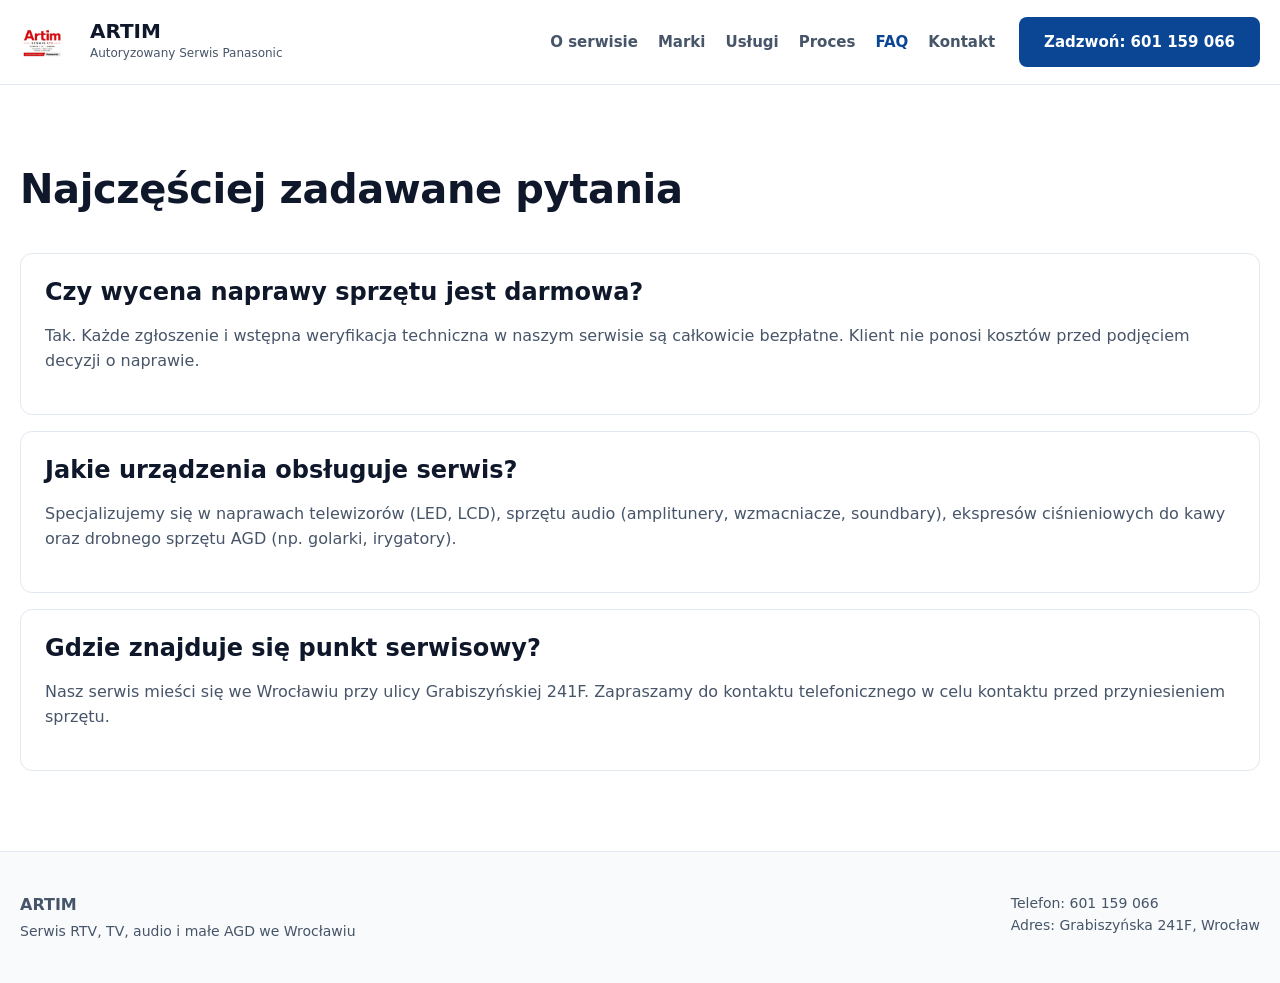
==== faq.html @ 4123b215 "Update faq.html" ====
<!DOCTYPE html>
<html lang="pl">
<head>
  <title>Artim</title>
<link rel="icon" type="image/jpeg" href="icon.jpg">
  <meta charset="UTF-8" />
  <meta name="viewport" content="width=device-width, initial-scale=1.0" />
  <title>FAQ — Najczęściej Zadawane Pytania</title>
  <link rel="stylesheet" href="style.css">
</head>
<body>
  <header class="topbar">
    <div class="container topbar-inner">
      <a href="index.html" class="brand"><img src="logo.jpg" alt="Artim Logo" style="height: 44px; width: auto; object-fit: contain; border-radius: 4px; margin-right: 12px;"><div class="brand-copy"><div class="brand-title">ARTIM</div><div class="brand-sub">Autoryzowany Serwis Panasonic</div></div></a>
      <nav class="nav">
        <div class="nav-links">
          <a href="o-serwisie.html">O serwisie</a>
          <a href="marki.html">Marki</a>
          <a href="uslugi.html">Usługi</a>
          <a href="proces.html">Proces</a>
          <a href="faq.html" style="color: var(--brand);">FAQ</a>
          <a href="kontakt.html">Kontakt</a>
        </div>
        <a class="btn btn-primary nav-phone" href="tel:+48601159066">Zadzwoń: 601 159 066</a>
      </nav>
    </div>
  </header>

  <main>
    <section class="section">
      <div class="container">
        <div class="section-head">
          <h2>Najczęściej zadawane pytania</h2>
        </div>
        <div class="faq">
          <div class="faq-item">
            <h3>Czy wycena naprawy sprzętu jest darmowa?</h3>
            <p>Tak. Każde zgłoszenie i wstępna weryfikacja techniczna w naszym serwisie są całkowicie bezpłatne. Klient nie ponosi kosztów przed podjęciem decyzji o naprawie.</p>
          </div>
          <div class="faq-item">
            <h3>Jakie urządzenia obsługuje serwis?</h3>
            <p>Specjalizujemy się w naprawach telewizorów (LED, LCD), sprzętu audio (amplitunery, wzmacniacze, soundbary), ekspresów ciśnieniowych do kawy oraz drobnego sprzętu AGD (np. golarki, irygatory).</p>
          </div>
          <div class="faq-item">
            <h3>Gdzie znajduje się punkt serwisowy?</h3>
            <p>Nasz serwis mieści się we Wrocławiu przy ulicy Grabiszyńskiej 241F. Zapraszamy do kontaktu telefonicznego w celu kontaktu przed przyniesieniem sprzętu.</p>
          </div>
        </div>
      </div>
    </section>
  </main>

  <footer class="footer">
    <div class="container footer-inner">
      <div><strong>ARTIM</strong><br><span class="small">Serwis RTV, TV, audio i małe AGD we Wrocławiu</span></div>
      <div class="small">
        <div>Telefon: <a href="tel:+48601159066">601 159 066</a></div>
        <div>Adres: Grabiszyńska 241F, Wrocław</div>
      </div>
    </div>
  </footer>
</body>
</html>
---- style.css ----
:root {
  --bg: #f8fafc;
  --bg-soft: #ffffff;
  --card: #ffffff;
  --card-strong: #f1f5f9;
  --line: #e2e8f0;
  --text: #0f172a;
  --muted: #475569;
  --brand: #0a4693;
  --brand-2: #1d4ed8;
  --accent: #16a34a;
  --white: #ffffff;
  --shadow: 0 4px 6px -1px rgba(0,0,0,0.05), 0 2px 4px -2px rgba(0,0,0,0.05);
  --radius: 12px;
  --max: 1240px;
}

* { box-sizing: border-box; }
body {
  margin: 0;
  font-family: Inter, ui-sans-serif, system-ui, -apple-system, BlinkMacSystemFont, "Segoe UI", Roboto, Arial, sans-serif;
  background-color: var(--bg);
  color: var(--text);
  line-height: 1.6;
}

a { color: inherit; text-decoration: none; }
img { max-width: 100%; display: block; }

.container {
  width: min(var(--max), calc(100% - 32px));
  margin: 0 auto;
}

.section { padding: 80px 0; background-color: var(--bg-soft); }
.section-tight { padding: 60px 0; }
.section-alt { padding: 80px 0; background-color: var(--bg); }

/* POPRAWIONE "DZIWNE COSIE" - teraz to czysty, profesjonalny napis */
.eyebrow {
  display: block;
  color: var(--brand);
  font-size: 13px;
  font-weight: 800;
  text-transform: uppercase;
  letter-spacing: 0.1em;
  margin-bottom: 8px;
}

h1, h2, h3 {
  margin: 0 0 16px;
  line-height: 1.2;
  color: var(--text);
}
h1 { font-size: clamp(34px, 4.5vw, 56px); font-weight: 800; letter-spacing: -0.02em; }
h2 { font-size: clamp(28px, 3.5vw, 40px); font-weight: 700; letter-spacing: -0.01em; }
h3 { font-size: clamp(18px, 2vw, 24px); font-weight: 700; }

p {
  margin: 0 0 16px;
  color: var(--muted);
  font-size: 16px;
}
.lead {
  font-size: clamp(17px, 1.8vw, 19px);
  max-width: 760px;
  color: var(--muted);
}

.grid { display: grid; gap: 24px; }
.grid-2 { grid-template-columns: repeat(2, minmax(0, 1fr)); }
.grid-3 { grid-template-columns: repeat(3, minmax(0, 1fr)); }
.grid-4 { grid-template-columns: repeat(4, minmax(0, 1fr)); }

.card {
  background: var(--card);
  border: 1px solid var(--line);
  border-radius: var(--radius);
  padding: 28px;
  box-shadow: var(--shadow);
}
.card.soft { background: var(--bg); }

.btn-row {
  display: flex;
  flex-wrap: wrap;
  gap: 14px;
  margin-top: 30px;
}
.btn {
  display: inline-flex;
  align-items: center;
  justify-content: center;
  gap: 10px;
  min-height: 50px;
  padding: 0 24px;
  border-radius: 8px;
  border: 1px solid transparent;
  font-weight: 700;
  transition: background 0.2s ease, border-color 0.2s ease, color 0.2s ease;
  cursor: pointer;
  font-size: 15px;
}
.btn-primary { background: var(--brand); color: #ffffff; }
.btn-primary:hover { background: var(--brand-2); }
.btn-secondary { background: #ffffff; color: var(--text); border-color: #cbd5e1; }
.btn-secondary:hover { background: #f8fafc; border-color: #94a3b8; }
.btn-outline-dark { background: transparent; border-color: #475569; color: #ffffff; }
.btn-outline-dark:hover { background: rgba(255,255,255,0.1); }

.topbar {
  position: sticky;
  top: 0;
  z-index: 50;
  background: rgba(255, 255, 255, 0.96);
  backdrop-filter: blur(8px);
  border-bottom: 1px solid var(--line);
}
.topbar-inner {
  min-height: 84px;
  display: flex;
  align-items: center;
  justify-content: space-between;
  gap: 24px;
}

.brand { display: flex; align-items: center; gap: 14px; min-width: 0; }
.brand-mark {
  width: 44px;
  height: 44px;
  border-radius: 8px;
  display: grid;
  place-items: center;
  background: var(--brand);
  color: #ffffff;
  font-size: 20px;
  font-weight: 800;
  flex: 0 0 auto;
}
.brand-copy { min-width: 0; }
.brand-title { font-weight: 800; font-size: 20px; color: var(--text); line-height: 1.1; }
.brand-sub { color: var(--muted); font-size: 12px; white-space: nowrap; overflow: hidden; text-overflow: ellipsis; margin-top: 2px; }

.nav { display: flex; align-items: center; gap: 24px; }
.nav-links { display: flex; gap: 20px; align-items: center; flex-wrap: wrap; }
.nav-links a { color: var(--muted); font-weight: 600; font-size: 15px; transition: color 0.15s ease; }
.nav-links a:hover { color: var(--brand); }
.nav-phone { white-space: nowrap; }

.hero { padding: 60px 0 80px; background-color: var(--bg-soft); }
.hero-wrap { display: grid; grid-template-columns: 1.1fr 0.9fr; gap: 34px; align-items: start; }
.hero-copy { padding: 10px 0; }
.hero-points { display: flex; flex-wrap: wrap; gap: 10px; margin-top: 24px; }
.hero-point { padding: 8px 14px; border-radius: 6px; background: #f1f5f9; border: 1px solid #e2e8f0; color: var(--text); font-weight: 600; font-size: 14px; }
.hero-panel { display: grid; gap: 20px; align-content: start; }
.hero-main-card { position: relative; overflow: hidden; }

.badge-list { display: flex; flex-wrap: wrap; gap: 8px; margin-top: 18px; }
.badge { background: #f8fafc; border: 1px solid #cbd5e1; color: var(--text); padding: 6px 12px; border-radius: 6px; font-weight: 600; font-size: 13px; }

.stats { display: grid; grid-template-columns: repeat(3, minmax(0, 1fr)); gap: 14px; margin-top: 30px; }
.stat { padding: 16px; border-radius: 8px; background: #f8fafc; border: 1px solid var(--line); }
.stat strong { display: block; font-size: 24px; color: var(--brand); line-height: 1; margin-bottom: 6px; }
.stat span { font-size: 13px; color: var(--muted); }

.section-head { max-width: 820px; margin-bottom: 40px; }
.icon { width: 48px; height: 48px; border-radius: 8px; display: grid; place-items: center; margin-bottom: 18px; background: #eff6ff; border: 1px solid #bfdbfe; color: var(--brand); font-size: 20px; font-weight: 700; }

.review-rating { display: inline-flex; align-items: center; gap: 2px; padding: 4px 10px; margin-bottom: 16px; border-radius: 6px; background: #fffbeb; border: 1px solid #fde68a; color: #d97706; line-height: 1; }
.review-rating span { font-size: 16px; }
.review-card p { margin-bottom: 16px; font-style: italic; }
.review-card strong { color: var(--text); font-size: 15px; }

.service-list, .check-list, .info-list { margin: 14px 0 0; padding: 0; list-style: none; }
.service-list li, .check-list li, .info-list li { position: relative; padding-left: 24px; margin-bottom: 10px; color: var(--text); font-size: 15px; }

.service-list li::before, .check-list li::before, .info-list li::before { 
  content: "\2713"; 
  position: absolute; 
  left: 0; 
  top: 0; 
  color: var(--accent); 
  font-weight: 700; 
}

/* CAŁKOWICIE NOWY WYGLĄD MAREK (Siatka z dużymi ramkami) */
.brands { 
  display: grid; 
  grid-template-columns: repeat(auto-fill, minmax(160px, 1fr)); 
  gap: 16px; 
  margin-top: 24px; 
}
.brand-chip { 
  display: flex;
  align-items: center;
  justify-content: center;
  padding: 16px; 
  height: 80px;
  border-radius: 12px; 
  background: #ffffff; 
  border: 1px solid #cbd5e1; 
  font-weight: 800; 
  font-size: 17px;
  color: var(--text); 
  text-align: center;
  box-shadow: 0 4px 6px -1px rgba(0,0,0,0.05);
  transition: all 0.2s ease;
}
.brand-chip:hover {
  border-color: var(--brand);
  color: var(--brand);
  box-shadow: 0 8px 16px rgba(10, 70, 147, 0.1);
  transform: translateY(-2px);
}

.highlight-box { background: #eff6ff; border: 1px solid #bfdbfe; border-radius: var(--radius); padding: 34px; }
.step-no { width: 36px; height: 36px; border-radius: 6px; display: grid; place-items: center; background: var(--brand); color: #ffffff; font-weight: 700; margin-bottom: 16px; font-size: 16px; }

.faq { display: grid; gap: 16px; }
.faq-item { background: #ffffff; border: 1px solid var(--line); border-radius: var(--radius); padding: 24px; }

.contact-grid { display: grid; grid-template-columns: 0.95fr 1.05fr; gap: 30px; align-items: stretch; }
.contact-card a.link { color: var(--brand-2); font-weight: 700; word-break: break-word; }
.contact-card a.link:hover { text-decoration: underline; }
.contact-box { display: grid; gap: 14px; }
.contact-item { padding: 14px 18px; border-radius: 8px; background: #f8fafc; border: 1px solid var(--line); }
.contact-label { display: block; font-size: 12px; text-transform: uppercase; letter-spacing: 0.05em; color: #64748b; margin-bottom: 4px; font-weight: 700; }
.contact-value { color: var(--text); font-size: 17px; font-weight: 700; }

.map-wrap { overflow: hidden; border-radius: var(--radius); border: 1px solid var(--line); min-height: 420px; background: #f1f5f9; box-shadow: var(--shadow); }
.map-wrap iframe { width: 100%; height: 100%; min-height: 420px; border: 0; display: block; }

.cta-band { background: #0f172a; border-radius: var(--radius); padding: 40px; display: flex; justify-content: space-between; align-items: center; gap: 24px; flex-wrap: wrap; color: #ffffff; }
.cta-band h3 { color: #ffffff; margin-bottom: 8px; }
.cta-band p { color: #94a3b8; margin-bottom: 0; }

.footer { padding: 40px 0; border-top: 1px solid var(--line); color: var(--muted); background-color: #f8fafc; }
.footer-inner { display: flex; justify-content: space-between; gap: 20px; flex-wrap: wrap; }
.small { font-size: 14px; color: var(--muted); }
.footer a:hover { color: var(--brand); text-decoration: underline; }

.sticky-call { position: fixed; right: 20px; bottom: 20px; z-index: 60; }
.sticky-call a { display: inline-flex; align-items: center; justify-content: center; width: 56px; height: 56px; border-radius: 50%; background: var(--accent); color: white; font-size: 24px; box-shadow: 0 10px 25px rgba(22, 163, 74, 0.3); }

@media (max-width: 1080px) {
  .hero-wrap, .split, .contact-grid, .grid-4 { grid-template-columns: 1fr; }
  .grid-3 { grid-template-columns: repeat(2, minmax(0, 1fr)); }
  .topbar-inner { flex-wrap: wrap; padding: 14px 0; }
  .nav { width: 100%; justify-content: space-between; flex-wrap: wrap; }
  .nav-links { order: 2; width: 100%; padding-top: 8px; }
}

@media (max-width: 720px) {
  .section { padding: 40px 0; }
  .section-tight { padding: 30px 0; }
  .grid-2, .grid-3, .grid-4, .stats { grid-template-columns: 1fr; }
  .container { width: min(var(--max), calc(100% - 24px)); }
  .card, .highlight-box, .cta-band { padding: 20px; }
  .hero { padding-top: 15px; padding-bottom: 40px; }
  
  .topbar-inner { flex-direction: column; align-items: center; text-align: center; padding: 16px 0; gap: 16px; }
  .brand { justify-content: center; text-align: left; }
  .brand-sub { white-space: normal; text-align: center; font-size: 11px; }
  
  .nav { flex-direction: column; width: 100%; gap: 14px; }
  .nav-links { display: flex !important; justify-content: center; gap: 8px 10px; flex-wrap: wrap; width: 100%; padding: 4px 0; }
  .nav-links a { font-size: 13px; padding: 8px 14px; background: #f1f5f9; border-radius: 6px; border: 1px solid #cbd5e1; color: var(--text); }
  .nav-links a:hover { background: #e2e8f0; color: var(--brand); }
  .nav-phone { width: 100%; text-align: center; }
  
  /* Na telefonach karty marek mogą być trochę mniejsze */
  .brands { grid-template-columns: repeat(2, 1fr); }
  .brand-chip { height: 60px; font-size: 14px; padding: 10px; }
}
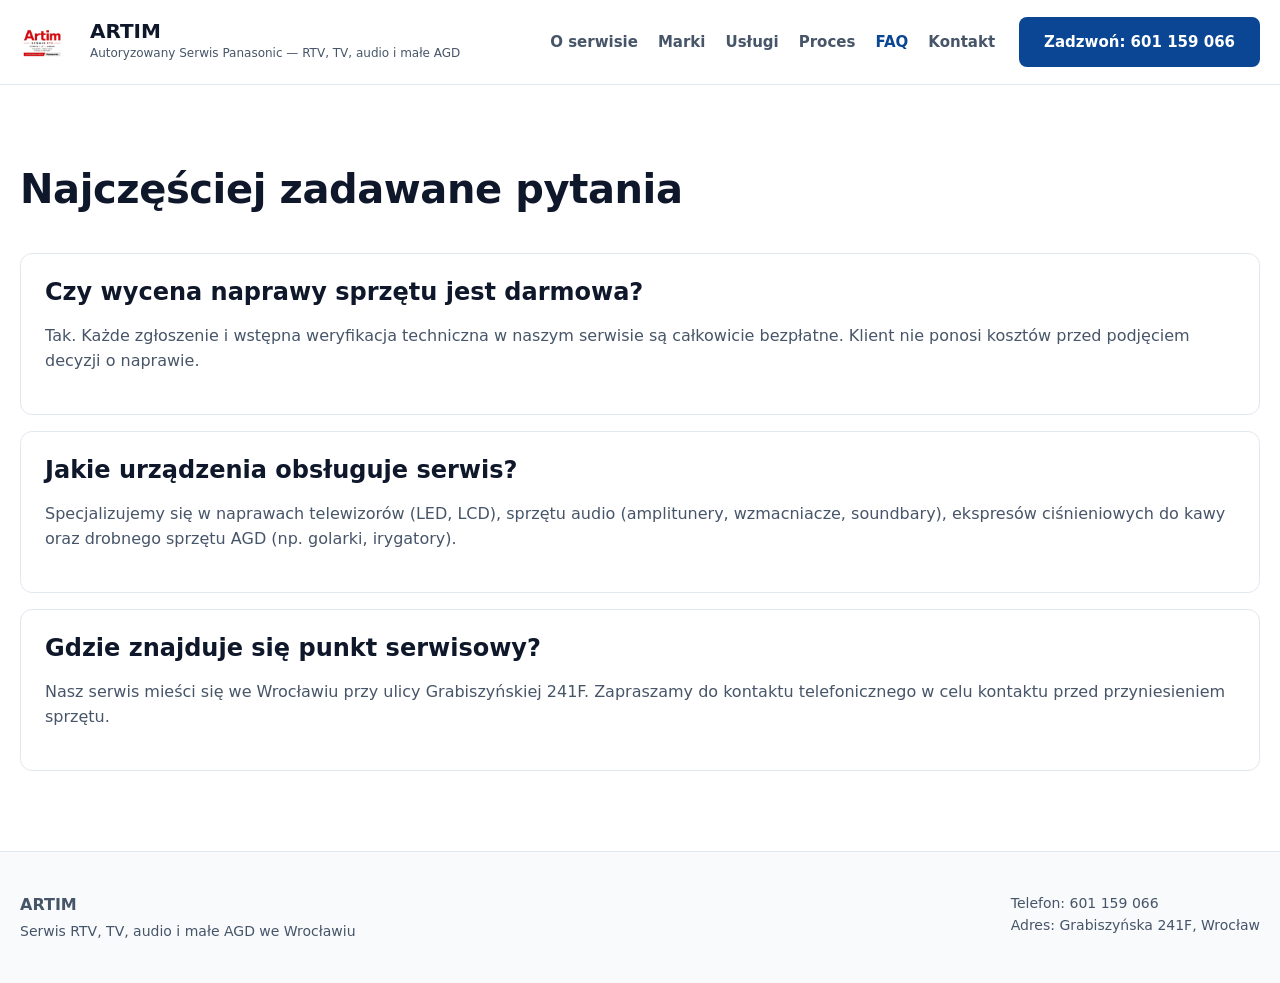
==== commit fdbe2e6c: "Update faq.html" ====
--- a/faq.html
+++ b/faq.html
@@ -1,7 +1,7 @@
 <!DOCTYPE html>
 <html lang="pl">
 <head>
-  <title>Artim</title>
+  <title>FAQ</title>
 <link rel="icon" type="image/jpeg" href="icon.jpg">
   <meta charset="UTF-8" />
   <meta name="viewport" content="width=device-width, initial-scale=1.0" />
@@ -11,7 +11,7 @@
 <body>
   <header class="topbar">
     <div class="container topbar-inner">
-      <a href="index.html" class="brand"><img src="logo.jpg" alt="Artim Logo" style="height: 44px; width: auto; object-fit: contain; border-radius: 4px; margin-right: 12px;"><div class="brand-copy"><div class="brand-title">ARTIM</div><div class="brand-sub">Autoryzowany Serwis Panasonic</div></div></a>
+      <a href="index.html" class="brand"><img src="logo.jpg" alt="Artim Logo" style="height: 44px; width: auto; object-fit: contain; border-radius: 4px; margin-right: 12px;"><div class="brand-copy"><div class="brand-title">ARTIM</div><div class="brand-sub">Autoryzowany Serwis Panasonic — RTV, TV, audio i małe AGD</div></div></a>
       <nav class="nav">
         <div class="nav-links">
           <a href="o-serwisie.html">O serwisie</a>
--- a/style.css
+++ b/style.css
@@ -272,3 +272,102 @@
   .brands { grid-template-columns: repeat(2, 1fr); }
   .brand-chip { height: 60px; font-size: 14px; padding: 10px; }
 }
+
+
+
+
+
+/* ==========================================================================
+   ODIZOLOWANE STYLE DLA PODSTRONY MARKI (Wersja z mocnymi, wyraźnymi ramkami)
+   ========================================================================== */
+.brands-page-container {
+  margin-top: 10px;
+}
+.brands-cat-block {
+  margin-bottom: 48px;
+}
+.brands-cat-title {
+  font-size: 1.5rem;
+  font-weight: 700;
+  color: var(--text);
+  margin-bottom: 20px;
+  display: flex;
+  align-items: center;
+  gap: 16px;
+}
+.brands-cat-title::after {
+  content: "";
+  height: 2px; /* Pogrubiona linia obok tytułu kategorii */
+  flex: 1;
+  background-color: var(--line);
+}
+.brands-light-grid {
+  display: grid;
+  grid-template-columns: repeat(auto-fill, minmax(170px, 1fr));
+  gap: 16px;
+}
+.brands-light-card {
+  background-color: var(--card, #ffffff);
+  border: 2px solid #64748b; /* GRUBA I WYRAŹNA SZARA RAMKA */
+  border-radius: var(--radius);
+  padding: 24px 16px;
+  display: flex;
+  flex-direction: column;
+  align-items: center;
+  justify-content: center;
+  text-align: center;
+  min-height: 96px;
+  box-shadow: 0 4px 10px rgba(0,0,0,0.08); /* Wyraźny cień odrywający kafelek od tła */
+  transition: all 0.2s ease;
+}
+.brands-light-card:hover {
+  transform: translateY(-4px);
+  border-color: var(--brand, #0a4693);
+  box-shadow: 0 10px 20px -5px rgba(10, 70, 147, 0.25); /* Mocniejsze firmowe podświetlenie */
+}
+.brands-card-name {
+  color: var(--text, #0f172a);
+  font-size: 16px;
+  font-weight: 800;
+  letter-spacing: 0.05em;
+  text-transform: uppercase;
+}
+.brands-card-tag {
+  color: #DB0E15;
+  font-size: 11px;
+  font-weight: 700;
+  margin-top: 6px;
+  text-transform: uppercase;
+  letter-spacing: 0.05em;
+}
+.brands-notice-box {
+  background-color: var(--card-strong, #f1f5f9);
+  border: 2px solid #cbd5e1; /* Pogrubiona ramka dolnej informacji */
+  border-radius: var(--radius);
+  padding: 32px;
+  margin-top: 56px;
+}
+.brands-notice-box h3 {
+  font-size: 18px;
+  margin-bottom: 12px;
+  color: var(--text);
+}
+.brands-notice-box p {
+  margin-bottom: 0;
+  font-size: 15px;
+  line-height: 1.6;
+  color: var(--muted);
+}
+@media (max-width: 576px) {
+  .brands-light-grid {
+    grid-template-columns: repeat(2, 1fr);
+    gap: 12px;
+  }
+  .brands-light-card {
+    min-height: 80px;
+    padding: 16px 8px;
+  }
+  .brands-card-name {
+    font-size: 14px;
+  }
+}
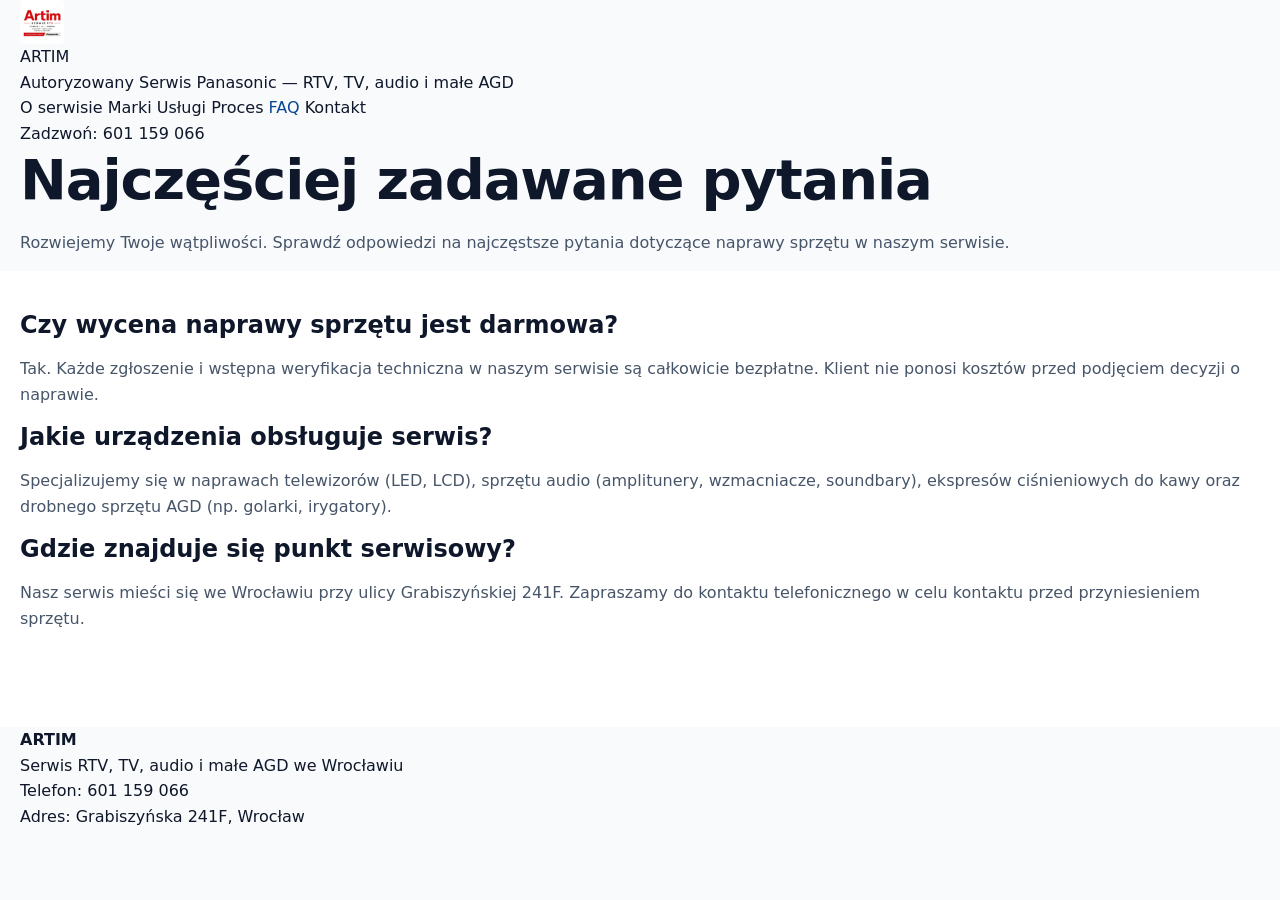
==== commit 74827a4c: "Update faq.html" ====
--- a/faq.html
+++ b/faq.html
@@ -1,11 +1,10 @@
 <!DOCTYPE html>
 <html lang="pl">
 <head>
-  <title>FAQ</title>
-<link rel="icon" type="image/jpeg" href="icon.jpg">
   <meta charset="UTF-8" />
   <meta name="viewport" content="width=device-width, initial-scale=1.0" />
   <title>FAQ — Najczęściej Zadawane Pytania</title>
+  <link rel="icon" type="image/jpeg" href="icon.jpg">
   <link rel="stylesheet" href="style.css">
 </head>
 <body>
@@ -26,28 +25,30 @@
     </div>
   </header>
 
-  <main>
-    <section class="section">
-      <div class="container">
-        <div class="section-head">
-          <h2>Najczęściej zadawane pytania</h2>
+  <section class="page-header">
+    <div class="container">
+      <h1>Najczęściej zadawane pytania</h1>
+      <p>Rozwiejemy Twoje wątpliwości. Sprawdź odpowiedzi na najczęstsze pytania dotyczące naprawy sprzętu w naszym serwisie.</p>
+    </div>
+  </section>
+
+  <main class="section" style="padding-top: 40px;">
+    <div class="container">
+      <div class="faq">
+        <div class="faq-item">
+          <h3>Czy wycena naprawy sprzętu jest darmowa?</h3>
+          <p>Tak. Każde zgłoszenie i wstępna weryfikacja techniczna w naszym serwisie są całkowicie bezpłatne. Klient nie ponosi kosztów przed podjęciem decyzji o naprawie.</p>
         </div>
-        <div class="faq">
-          <div class="faq-item">
-            <h3>Czy wycena naprawy sprzętu jest darmowa?</h3>
-            <p>Tak. Każde zgłoszenie i wstępna weryfikacja techniczna w naszym serwisie są całkowicie bezpłatne. Klient nie ponosi kosztów przed podjęciem decyzji o naprawie.</p>
-          </div>
-          <div class="faq-item">
-            <h3>Jakie urządzenia obsługuje serwis?</h3>
-            <p>Specjalizujemy się w naprawach telewizorów (LED, LCD), sprzętu audio (amplitunery, wzmacniacze, soundbary), ekspresów ciśnieniowych do kawy oraz drobnego sprzętu AGD (np. golarki, irygatory).</p>
-          </div>
-          <div class="faq-item">
-            <h3>Gdzie znajduje się punkt serwisowy?</h3>
-            <p>Nasz serwis mieści się we Wrocławiu przy ulicy Grabiszyńskiej 241F. Zapraszamy do kontaktu telefonicznego w celu kontaktu przed przyniesieniem sprzętu.</p>
-          </div>
+        <div class="faq-item">
+          <h3>Jakie urządzenia obsługuje serwis?</h3>
+          <p>Specjalizujemy się w naprawach telewizorów (LED, LCD), sprzętu audio (amplitunery, wzmacniacze, soundbary), ekspresów ciśnieniowych do kawy oraz drobnego sprzętu AGD (np. golarki, irygatory).</p>
+        </div>
+        <div class="faq-item">
+          <h3>Gdzie znajduje się punkt serwisowy?</h3>
+          <p>Nasz serwis mieści się we Wrocławiu przy ulicy Grabiszyńskiej 241F. Zapraszamy do kontaktu telefonicznego w celu kontaktu przed przyniesieniem sprzętu.</p>
         </div>
       </div>
-    </section>
+    </div>
   </main>
 
   <footer class="footer">
--- a/style.css
+++ b/style.css
@@ -67,307 +67,4 @@
   color: var(--muted);
 }
 
-.grid { display: grid; gap: 24px; }
-.grid-2 { grid-template-columns: repeat(2, minmax(0, 1fr)); }
-.grid-3 { grid-template-columns: repeat(3, minmax(0, 1fr)); }
-.grid-4 { grid-template-columns: repeat(4, minmax(0, 1fr)); }
-
-.card {
-  background: var(--card);
-  border: 1px solid var(--line);
-  border-radius: var(--radius);
-  padding: 28px;
-  box-shadow: var(--shadow);
-}
-.card.soft { background: var(--bg); }
-
-.btn-row {
-  display: flex;
-  flex-wrap: wrap;
-  gap: 14px;
-  margin-top: 30px;
-}
-.btn {
-  display: inline-flex;
-  align-items: center;
-  justify-content: center;
-  gap: 10px;
-  min-height: 50px;
-  padding: 0 24px;
-  border-radius: 8px;
-  border: 1px solid transparent;
-  font-weight: 700;
-  transition: background 0.2s ease, border-color 0.2s ease, color 0.2s ease;
-  cursor: pointer;
-  font-size: 15px;
-}
-.btn-primary { background: var(--brand); color: #ffffff; }
-.btn-primary:hover { background: var(--brand-2); }
-.btn-secondary { background: #ffffff; color: var(--text); border-color: #cbd5e1; }
-.btn-secondary:hover { background: #f8fafc; border-color: #94a3b8; }
-.btn-outline-dark { background: transparent; border-color: #475569; color: #ffffff; }
-.btn-outline-dark:hover { background: rgba(255,255,255,0.1); }
-
-.topbar {
-  position: sticky;
-  top: 0;
-  z-index: 50;
-  background: rgba(255, 255, 255, 0.96);
-  backdrop-filter: blur(8px);
-  border-bottom: 1px solid var(--line);
-}
-.topbar-inner {
-  min-height: 84px;
-  display: flex;
-  align-items: center;
-  justify-content: space-between;
-  gap: 24px;
-}
-
-.brand { display: flex; align-items: center; gap: 14px; min-width: 0; }
-.brand-mark {
-  width: 44px;
-  height: 44px;
-  border-radius: 8px;
-  display: grid;
-  place-items: center;
-  background: var(--brand);
-  color: #ffffff;
-  font-size: 20px;
-  font-weight: 800;
-  flex: 0 0 auto;
-}
-.brand-copy { min-width: 0; }
-.brand-title { font-weight: 800; font-size: 20px; color: var(--text); line-height: 1.1; }
-.brand-sub { color: var(--muted); font-size: 12px; white-space: nowrap; overflow: hidden; text-overflow: ellipsis; margin-top: 2px; }
-
-.nav { display: flex; align-items: center; gap: 24px; }
-.nav-links { display: flex; gap: 20px; align-items: center; flex-wrap: wrap; }
-.nav-links a { color: var(--muted); font-weight: 600; font-size: 15px; transition: color 0.15s ease; }
-.nav-links a:hover { color: var(--brand); }
-.nav-phone { white-space: nowrap; }
-
-.hero { padding: 60px 0 80px; background-color: var(--bg-soft); }
-.hero-wrap { display: grid; grid-template-columns: 1.1fr 0.9fr; gap: 34px; align-items: start; }
-.hero-copy { padding: 10px 0; }
-.hero-points { display: flex; flex-wrap: wrap; gap: 10px; margin-top: 24px; }
-.hero-point { padding: 8px 14px; border-radius: 6px; background: #f1f5f9; border: 1px solid #e2e8f0; color: var(--text); font-weight: 600; font-size: 14px; }
-.hero-panel { display: grid; gap: 20px; align-content: start; }
-.hero-main-card { position: relative; overflow: hidden; }
-
-.badge-list { display: flex; flex-wrap: wrap; gap: 8px; margin-top: 18px; }
-.badge { background: #f8fafc; border: 1px solid #cbd5e1; color: var(--text); padding: 6px 12px; border-radius: 6px; font-weight: 600; font-size: 13px; }
-
-.stats { display: grid; grid-template-columns: repeat(3, minmax(0, 1fr)); gap: 14px; margin-top: 30px; }
-.stat { padding: 16px; border-radius: 8px; background: #f8fafc; border: 1px solid var(--line); }
-.stat strong { display: block; font-size: 24px; color: var(--brand); line-height: 1; margin-bottom: 6px; }
-.stat span { font-size: 13px; color: var(--muted); }
-
-.section-head { max-width: 820px; margin-bottom: 40px; }
-.icon { width: 48px; height: 48px; border-radius: 8px; display: grid; place-items: center; margin-bottom: 18px; background: #eff6ff; border: 1px solid #bfdbfe; color: var(--brand); font-size: 20px; font-weight: 700; }
-
-.review-rating { display: inline-flex; align-items: center; gap: 2px; padding: 4px 10px; margin-bottom: 16px; border-radius: 6px; background: #fffbeb; border: 1px solid #fde68a; color: #d97706; line-height: 1; }
-.review-rating span { font-size: 16px; }
-.review-card p { margin-bottom: 16px; font-style: italic; }
-.review-card strong { color: var(--text); font-size: 15px; }
-
-.service-list, .check-list, .info-list { margin: 14px 0 0; padding: 0; list-style: none; }
-.service-list li, .check-list li, .info-list li { position: relative; padding-left: 24px; margin-bottom: 10px; color: var(--text); font-size: 15px; }
-
-.service-list li::before, .check-list li::before, .info-list li::before { 
-  content: "\2713"; 
-  position: absolute; 
-  left: 0; 
-  top: 0; 
-  color: var(--accent); 
-  font-weight: 700; 
-}
-
-/* CAŁKOWICIE NOWY WYGLĄD MAREK (Siatka z dużymi ramkami) */
-.brands { 
-  display: grid; 
-  grid-template-columns: repeat(auto-fill, minmax(160px, 1fr)); 
-  gap: 16px; 
-  margin-top: 24px; 
-}
-.brand-chip { 
-  display: flex;
-  align-items: center;
-  justify-content: center;
-  padding: 16px; 
-  height: 80px;
-  border-radius: 12px; 
-  background: #ffffff; 
-  border: 1px solid #cbd5e1; 
-  font-weight: 800; 
-  font-size: 17px;
-  color: var(--text); 
-  text-align: center;
-  box-shadow: 0 4px 6px -1px rgba(0,0,0,0.05);
-  transition: all 0.2s ease;
-}
-.brand-chip:hover {
-  border-color: var(--brand);
-  color: var(--brand);
-  box-shadow: 0 8px 16px rgba(10, 70, 147, 0.1);
-  transform: translateY(-2px);
-}
-
-.highlight-box { background: #eff6ff; border: 1px solid #bfdbfe; border-radius: var(--radius); padding: 34px; }
-.step-no { width: 36px; height: 36px; border-radius: 6px; display: grid; place-items: center; background: var(--brand); color: #ffffff; font-weight: 700; margin-bottom: 16px; font-size: 16px; }
-
-.faq { display: grid; gap: 16px; }
-.faq-item { background: #ffffff; border: 1px solid var(--line); border-radius: var(--radius); padding: 24px; }
-
-.contact-grid { display: grid; grid-template-columns: 0.95fr 1.05fr; gap: 30px; align-items: stretch; }
-.contact-card a.link { color: var(--brand-2); font-weight: 700; word-break: break-word; }
-.contact-card a.link:hover { text-decoration: underline; }
-.contact-box { display: grid; gap: 14px; }
-.contact-item { padding: 14px 18px; border-radius: 8px; background: #f8fafc; border: 1px solid var(--line); }
-.contact-label { display: block; font-size: 12px; text-transform: uppercase; letter-spacing: 0.05em; color: #64748b; margin-bottom: 4px; font-weight: 700; }
-.contact-value { color: var(--text); font-size: 17px; font-weight: 700; }
-
-.map-wrap { overflow: hidden; border-radius: var(--radius); border: 1px solid var(--line); min-height: 420px; background: #f1f5f9; box-shadow: var(--shadow); }
-.map-wrap iframe { width: 100%; height: 100%; min-height: 420px; border: 0; display: block; }
-
-.cta-band { background: #0f172a; border-radius: var(--radius); padding: 40px; display: flex; justify-content: space-between; align-items: center; gap: 24px; flex-wrap: wrap; color: #ffffff; }
-.cta-band h3 { color: #ffffff; margin-bottom: 8px; }
-.cta-band p { color: #94a3b8; margin-bottom: 0; }
-
-.footer { padding: 40px 0; border-top: 1px solid var(--line); color: var(--muted); background-color: #f8fafc; }
-.footer-inner { display: flex; justify-content: space-between; gap: 20px; flex-wrap: wrap; }
-.small { font-size: 14px; color: var(--muted); }
-.footer a:hover { color: var(--brand); text-decoration: underline; }
-
-.sticky-call { position: fixed; right: 20px; bottom: 20px; z-index: 60; }
-.sticky-call a { display: inline-flex; align-items: center; justify-content: center; width: 56px; height: 56px; border-radius: 50%; background: var(--accent); color: white; font-size: 24px; box-shadow: 0 10px 25px rgba(22, 163, 74, 0.3); }
-
-@media (max-width: 1080px) {
-  .hero-wrap, .split, .contact-grid, .grid-4 { grid-template-columns: 1fr; }
-  .grid-3 { grid-template-columns: repeat(2, minmax(0, 1fr)); }
-  .topbar-inner { flex-wrap: wrap; padding: 14px 0; }
-  .nav { width: 100%; justify-content: space-between; flex-wrap: wrap; }
-  .nav-links { order: 2; width: 100%; padding-top: 8px; }
-}
-
-@media (max-width: 720px) {
-  .section { padding: 40px 0; }
-  .section-tight { padding: 30px 0; }
-  .grid-2, .grid-3, .grid-4, .stats { grid-template-columns: 1fr; }
-  .container { width: min(var(--max), calc(100% - 24px)); }
-  .card, .highlight-box, .cta-band { padding: 20px; }
-  .hero { padding-top: 15px; padding-bottom: 40px; }
-  
-  .topbar-inner { flex-direction: column; align-items: center; text-align: center; padding: 16px 0; gap: 16px; }
-  .brand { justify-content: center; text-align: left; }
-  .brand-sub { white-space: normal; text-align: center; font-size: 11px; }
-  
-  .nav { flex-direction: column; width: 100%; gap: 14px; }
-  .nav-links { display: flex !important; justify-content: center; gap: 8px 10px; flex-wrap: wrap; width: 100%; padding: 4px 0; }
-  .nav-links a { font-size: 13px; padding: 8px 14px; background: #f1f5f9; border-radius: 6px; border: 1px solid #cbd5e1; color: var(--text); }
-  .nav-links a:hover { background: #e2e8f0; color: var(--brand); }
-  .nav-phone { width: 100%; text-align: center; }
-  
-  /* Na telefonach karty marek mogą być trochę mniejsze */
-  .brands { grid-template-columns: repeat(2, 1fr); }
-  .brand-chip { height: 60px; font-size: 14px; padding: 10px; }
-}
-
-
-
-
-
-/* ==========================================================================
-   ODIZOLOWANE STYLE DLA PODSTRONY MARKI (Wersja z mocnymi, wyraźnymi ramkami)
-   ========================================================================== */
-.brands-page-container {
-  margin-top: 10px;
-}
-.brands-cat-block {
-  margin-bottom: 48px;
-}
-.brands-cat-title {
-  font-size: 1.5rem;
-  font-weight: 700;
-  color: var(--text);
-  margin-bottom: 20px;
-  display: flex;
-  align-items: center;
-  gap: 16px;
-}
-.brands-cat-title::after {
-  content: "";
-  height: 2px; /* Pogrubiona linia obok tytułu kategorii */
-  flex: 1;
-  background-color: var(--line);
-}
-.brands-light-grid {
-  display: grid;
-  grid-template-columns: repeat(auto-fill, minmax(170px, 1fr));
-  gap: 16px;
-}
-.brands-light-card {
-  background-color: var(--card, #ffffff);
-  border: 2px solid #64748b; /* GRUBA I WYRAŹNA SZARA RAMKA */
-  border-radius: var(--radius);
-  padding: 24px 16px;
-  display: flex;
-  flex-direction: column;
-  align-items: center;
-  justify-content: center;
-  text-align: center;
-  min-height: 96px;
-  box-shadow: 0 4px 10px rgba(0,0,0,0.08); /* Wyraźny cień odrywający kafelek od tła */
-  transition: all 0.2s ease;
-}
-.brands-light-card:hover {
-  transform: translateY(-4px);
-  border-color: var(--brand, #0a4693);
-  box-shadow: 0 10px 20px -5px rgba(10, 70, 147, 0.25); /* Mocniejsze firmowe podświetlenie */
-}
-.brands-card-name {
-  color: var(--text, #0f172a);
-  font-size: 16px;
-  font-weight: 800;
-  letter-spacing: 0.05em;
-  text-transform: uppercase;
-}
-.brands-card-tag {
-  color: #DB0E15;
-  font-size: 11px;
-  font-weight: 700;
-  margin-top: 6px;
-  text-transform: uppercase;
-  letter-spacing: 0.05em;
-}
-.brands-notice-box {
-  background-color: var(--card-strong, #f1f5f9);
-  border: 2px solid #cbd5e1; /* Pogrubiona ramka dolnej informacji */
-  border-radius: var(--radius);
-  padding: 32px;
-  margin-top: 56px;
-}
-.brands-notice-box h3 {
-  font-size: 18px;
-  margin-bottom: 12px;
-  color: var(--text);
-}
-.brands-notice-box p {
-  margin-bottom: 0;
-  font-size: 15px;
-  line-height: 1.6;
-  color: var(--muted);
-}
-@media (max-width: 576px) {
-  .brands-light-grid {
-    grid-template-columns: repeat(2, 1fr);
-    gap: 12px;
-  }
-  .brands-light-card {
-    min-height: 80px;
-    padding: 16px 8px;
-  }
-  .brands-card-name {
-    font-size: 14px;
-  }
-}
+.grid { display: grid
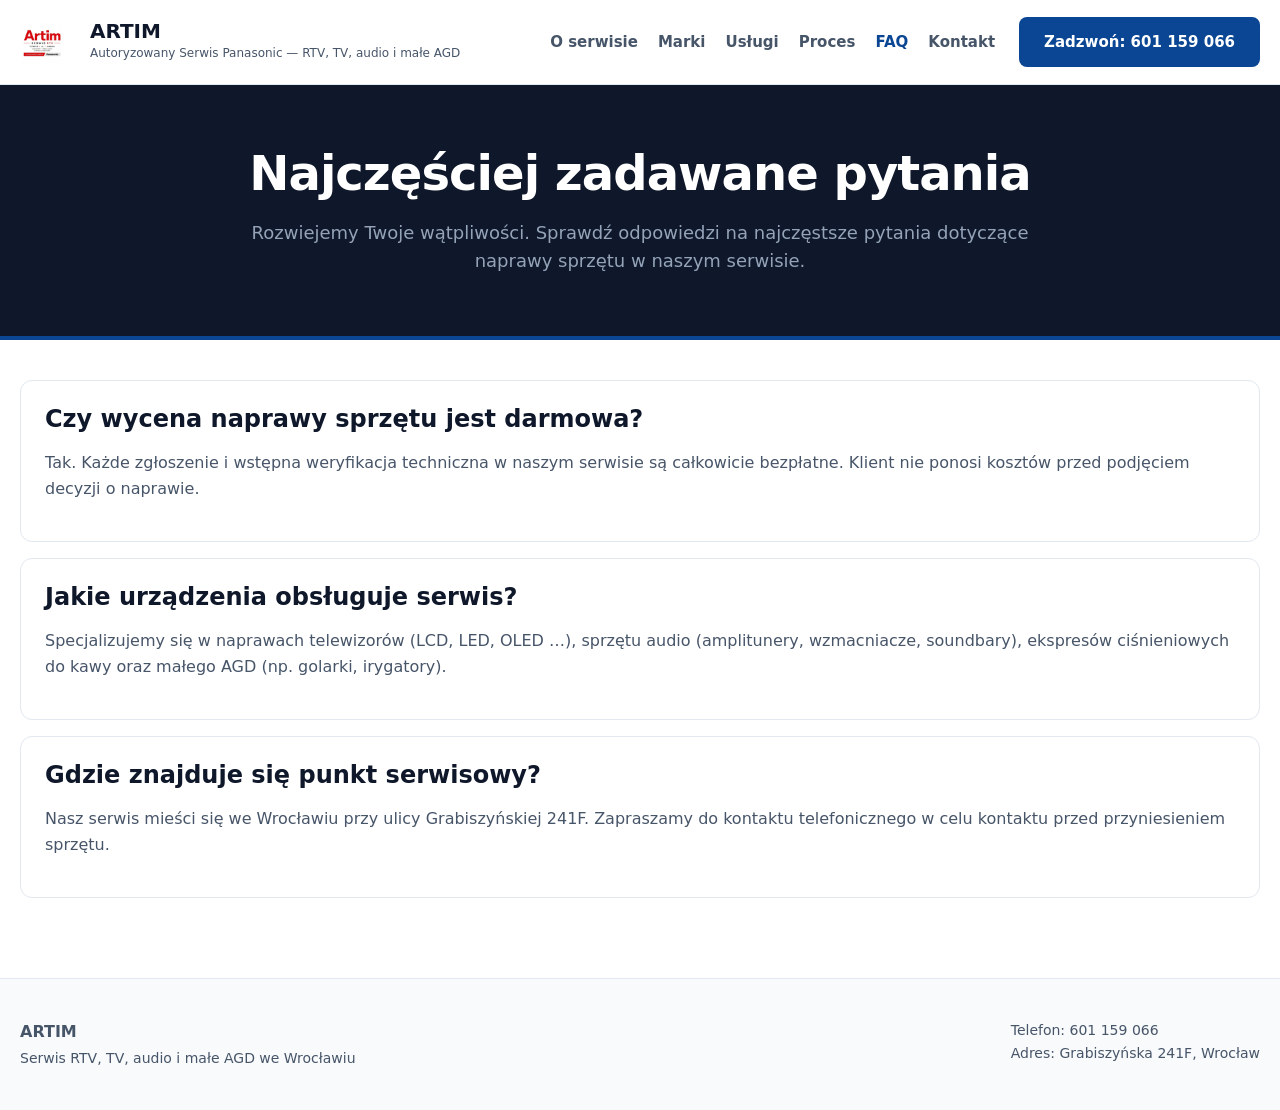
==== commit b66929ac: "Update faq.html" ====
--- a/faq.html
+++ b/faq.html
@@ -41,7 +41,7 @@
         </div>
         <div class="faq-item">
           <h3>Jakie urządzenia obsługuje serwis?</h3>
-          <p>Specjalizujemy się w naprawach telewizorów (LED, LCD), sprzętu audio (amplitunery, wzmacniacze, soundbary), ekspresów ciśnieniowych do kawy oraz drobnego sprzętu AGD (np. golarki, irygatory).</p>
+          <p>Specjalizujemy się w naprawach telewizorów (LCD, LED, OLED …), sprzętu audio (amplitunery, wzmacniacze, soundbary), ekspresów ciśnieniowych do kawy oraz małego AGD (np. golarki, irygatory).</p>
         </div>
         <div class="faq-item">
           <h3>Gdzie znajduje się punkt serwisowy?</h3>
--- a/style.css
+++ b/style.css
@@ -67,4 +67,327 @@
   color: var(--muted);
 }
 
-.grid { display: grid
+.grid { display: grid; gap: 24px; }
+.grid-2 { grid-template-columns: repeat(2, minmax(0, 1fr)); }
+.grid-3 { grid-template-columns: repeat(3, minmax(0, 1fr)); }
+.grid-4 { grid-template-columns: repeat(4, minmax(0, 1fr)); }
+
+.card {
+  background: var(--card);
+  border: 1px solid var(--line);
+  border-radius: var(--radius);
+  padding: 28px;
+  box-shadow: var(--shadow);
+}
+.card.soft { background: var(--bg); }
+
+.btn-row {
+  display: flex;
+  flex-wrap: wrap;
+  gap: 14px;
+  margin-top: 30px;
+}
+.btn {
+  display: inline-flex;
+  align-items: center;
+  justify-content: center;
+  gap: 10px;
+  min-height: 50px;
+  padding: 0 24px;
+  border-radius: 8px;
+  border: 1px solid transparent;
+  font-weight: 700;
+  transition: background 0.2s ease, border-color 0.2s ease, color 0.2s ease;
+  cursor: pointer;
+  font-size: 15px;
+}
+.btn-primary { background: var(--brand); color: #ffffff; }
+.btn-primary:hover { background: var(--brand-2); }
+.btn-secondary { background: #ffffff; color: var(--text); border-color: #cbd5e1; }
+.btn-secondary:hover { background: #f8fafc; border-color: #94a3b8; }
+.btn-outline-dark { background: transparent; border-color: #475569; color: #ffffff; }
+.btn-outline-dark:hover { background: rgba(255,255,255,0.1); }
+
+.topbar {
+  position: sticky;
+  top: 0;
+  z-index: 50;
+  background: rgba(255, 255, 255, 0.96);
+  backdrop-filter: blur(8px);
+  border-bottom: 1px solid var(--line);
+}
+.topbar-inner {
+  min-height: 84px;
+  display: flex;
+  align-items: center;
+  justify-content: space-between;
+  gap: 24px;
+}
+
+.brand { display: flex; align-items: center; gap: 14px; min-width: 0; }
+.brand-mark {
+  width: 44px;
+  height: 44px;
+  border-radius: 8px;
+  display: grid;
+  place-items: center;
+  background: var(--brand);
+  color: #ffffff;
+  font-size: 20px;
+  font-weight: 800;
+  flex: 0 0 auto;
+}
+.brand-copy { min-width: 0; }
+.brand-title { font-weight: 800; font-size: 20px; color: var(--text); line-height: 1.1; }
+.brand-sub { color: var(--muted); font-size: 12px; white-space: nowrap; overflow: hidden; text-overflow: ellipsis; margin-top: 2px; }
+
+.nav { display: flex; align-items: center; gap: 24px; }
+.nav-links { display: flex; gap: 20px; align-items: center; flex-wrap: wrap; }
+.nav-links a { color: var(--muted); font-weight: 600; font-size: 15px; transition: color 0.15s ease; }
+.nav-links a:hover { color: var(--brand); }
+.nav-phone { white-space: nowrap; }
+
+.hero { padding: 60px 0 80px; background-color: var(--bg-soft); }
+.hero-wrap { display: grid; grid-template-columns: 1.1fr 0.9fr; gap: 34px; align-items: start; }
+.hero-copy { padding: 10px 0; }
+.hero-points { display: flex; flex-wrap: wrap; gap: 10px; margin-top: 24px; }
+.hero-point { padding: 8px 14px; border-radius: 6px; background: #f1f5f9; border: 1px solid #e2e8f0; color: var(--text); font-weight: 600; font-size: 14px; }
+.hero-panel { display: grid; gap: 20px; align-content: start; }
+.hero-main-card { position: relative; overflow: hidden; }
+
+.badge-list { display: flex; flex-wrap: wrap; gap: 8px; margin-top: 18px; }
+.badge { background: #f8fafc; border: 1px solid #cbd5e1; color: var(--text); padding: 6px 12px; border-radius: 6px; font-weight: 600; font-size: 13px; }
+
+.stats { display: grid; grid-template-columns: repeat(3, minmax(0, 1fr)); gap: 14px; margin-top: 30px; }
+.stat { padding: 16px; border-radius: 8px; background: #f8fafc; border: 1px solid var(--line); }
+.stat strong { display: block; font-size: 24px; color: var(--brand); line-height: 1; margin-bottom: 6px; }
+.stat span { font-size: 13px; color: var(--muted); }
+
+.section-head { max-width: 820px; margin-bottom: 40px; }
+.icon { width: 48px; height: 48px; border-radius: 8px; display: grid; place-items: center; margin-bottom: 18px; background: #eff6ff; border: 1px solid #bfdbfe; color: var(--brand); font-size: 20px; font-weight: 700; }
+
+.review-rating { display: inline-flex; align-items: center; gap: 2px; padding: 4px 10px; margin-bottom: 16px; border-radius: 6px; background: #fffbeb; border: 1px solid #fde68a; color: #d97706; line-height: 1; }
+.review-rating span { font-size: 16px; }
+.review-card p { margin-bottom: 16px; font-style: italic; }
+.review-card strong { color: var(--text); font-size: 15px; }
+
+.service-list, .check-list, .info-list { margin: 14px 0 0; padding: 0; list-style: none; }
+.service-list li, .check-list li, .info-list li { position: relative; padding-left: 24px; margin-bottom: 10px; color: var(--text); font-size: 15px; }
+
+.service-list li::before, .check-list li::before, .info-list li::before { 
+  content: "\2713"; 
+  position: absolute; 
+  left: 0; 
+  top: 0; 
+  color: var(--accent); 
+  font-weight: 700; 
+}
+
+/* CAŁKOWICIE NOWY WYGLĄD MAREK (Siatka z dużymi ramkami) */
+.brands { 
+  display: grid; 
+  grid-template-columns: repeat(auto-fill, minmax(160px, 1fr)); 
+  gap: 16px; 
+  margin-top: 24px; 
+}
+.brand-chip { 
+  display: flex;
+  align-items: center;
+  justify-content: center;
+  padding: 16px; 
+  height: 80px;
+  border-radius: 12px; 
+  background: #ffffff; 
+  border: 1px solid #cbd5e1; 
+  font-weight: 800; 
+  font-size: 17px;
+  color: var(--text); 
+  text-align: center;
+  box-shadow: 0 4px 6px -1px rgba(0,0,0,0.05);
+  transition: all 0.2s ease;
+}
+.brand-chip:hover {
+  border-color: var(--brand);
+  color: var(--brand);
+  box-shadow: 0 8px 16px rgba(10, 70, 147, 0.1);
+  transform: translateY(-2px);
+}
+
+.highlight-box { background: #eff6ff; border: 1px solid #bfdbfe; border-radius: var(--radius); padding: 34px; }
+.step-no { width: 36px; height: 36px; border-radius: 6px; display: grid; place-items: center; background: var(--brand); color: #ffffff; font-weight: 700; margin-bottom: 16px; font-size: 16px; }
+
+.faq { display: grid; gap: 16px; }
+.faq-item { background: #ffffff; border: 1px solid var(--line); border-radius: var(--radius); padding: 24px; }
+
+.contact-grid { display: grid; grid-template-columns: 0.95fr 1.05fr; gap: 30px; align-items: stretch; }
+.contact-card a.link { color: var(--brand-2); font-weight: 700; word-break: break-word; }
+.contact-card a.link:hover { text-decoration: underline; }
+.contact-box { display: grid; gap: 14px; }
+.contact-item { padding: 14px 18px; border-radius: 8px; background: #f8fafc; border: 1px solid var(--line); }
+.contact-label { display: block; font-size: 12px; text-transform: uppercase; letter-spacing: 0.05em; color: #64748b; margin-bottom: 4px; font-weight: 700; }
+.contact-value { color: var(--text); font-size: 17px; font-weight: 700; }
+
+.map-wrap { overflow: hidden; border-radius: var(--radius); border: 1px solid var(--line); min-height: 420px; background: #f1f5f9; box-shadow: var(--shadow); }
+.map-wrap iframe { width: 100%; height: 100%; min-height: 420px; border: 0; display: block; }
+
+.cta-band { background: #0f172a; border-radius: var(--radius); padding: 40px; display: flex; justify-content: space-between; align-items: center; gap: 24px; flex-wrap: wrap; color: #ffffff; }
+.cta-band h3 { color: #ffffff; margin-bottom: 8px; }
+.cta-band p { color: #94a3b8; margin-bottom: 0; }
+
+.footer { padding: 40px 0; border-top: 1px solid var(--line); color: var(--muted); background-color: #f8fafc; }
+.footer-inner { display: flex; justify-content: space-between; gap: 20px; flex-wrap: wrap; }
+.small { font-size: 14px; color: var(--muted); }
+.footer a:hover { color: var(--brand); text-decoration: underline; }
+
+.sticky-call { position: fixed; right: 20px; bottom: 20px; z-index: 60; }
+.sticky-call a { display: inline-flex; align-items: center; justify-content: center; width: 56px; height: 56px; border-radius: 50%; background: var(--accent); color: white; font-size: 24px; box-shadow: 0 10px 25px rgba(22, 163, 74, 0.3); }
+
+@media (max-width: 1080px) {
+  .hero-wrap, .split, .contact-grid, .grid-4 { grid-template-columns: 1fr; }
+  .grid-3 { grid-template-columns: repeat(2, minmax(0, 1fr)); }
+  .topbar-inner { flex-wrap: wrap; padding: 14px 0; }
+  .nav { width: 100%; justify-content: space-between; flex-wrap: wrap; }
+  .nav-links { order: 2; width: 100%; padding-top: 8px; }
+}
+
+@media (max-width: 720px) {
+  .section { padding: 40px 0; }
+  .section-tight { padding: 30px 0; }
+  .grid-2, .grid-3, .grid-4, .stats { grid-template-columns: 1fr; }
+  .container { width: min(var(--max), calc(100% - 24px)); }
+  .card, .highlight-box, .cta-band { padding: 20px; }
+  .hero { padding-top: 15px; padding-bottom: 40px; }
+  
+  .topbar-inner { flex-direction: column; align-items: center; text-align: center; padding: 16px 0; gap: 16px; }
+  .brand { justify-content: center; text-align: left; }
+  .brand-sub { white-space: normal; text-align: center; font-size: 11px; }
+  
+  .nav { flex-direction: column; width: 100%; gap: 14px; }
+  .nav-links { display: flex !important; justify-content: center; gap: 8px 10px; flex-wrap: wrap; width: 100%; padding: 4px 0; }
+  .nav-links a { font-size: 13px; padding: 8px 14px; background: #f1f5f9; border-radius: 6px; border: 1px solid #cbd5e1; color: var(--text); }
+  .nav-links a:hover { background: #e2e8f0; color: var(--brand); }
+  .nav-phone { width: 100%; text-align: center; }
+  
+  /* Na telefonach karty marek mogą być trochę mniejsze */
+  .brands { grid-template-columns: repeat(2, 1fr); }
+  .brand-chip { height: 60px; font-size: 14px; padding: 10px; }
+}
+
+/* ==========================================================================
+   ODIZOLOWANE STYLE DLA PODSTRONY MARKI (Wersja z mocnymi, wyraźnymi ramkami)
+   ========================================================================== */
+.brands-page-container {
+  margin-top: 10px;
+}
+.brands-cat-block {
+  margin-bottom: 48px;
+}
+.brands-cat-title {
+  font-size: 1.5rem;
+  font-weight: 700;
+  color: var(--text);
+  margin-bottom: 20px;
+  display: flex;
+  align-items: center;
+  gap: 16px;
+}
+.brands-cat-title::after {
+  content: "";
+  height: 2px;
+  flex: 1;
+  background-color: var(--line);
+}
+.brands-light-grid {
+  display: grid;
+  grid-template-columns: repeat(auto-fill, minmax(170px, 1fr));
+  gap: 16px;
+}
+.brands-light-card {
+  background-color: var(--card, #ffffff);
+  border: 2px solid #64748b;
+  border-radius: var(--radius);
+  padding: 24px 16px;
+  display: flex;
+  flex-direction: column;
+  align-items: center;
+  justify-content: center;
+  text-align: center;
+  min-height: 96px;
+  box-shadow: 0 4px 10px rgba(0,0,0,0.08);
+  transition: all 0.2s ease;
+}
+.brands-light-card:hover {
+  transform: translateY(-4px);
+  border-color: var(--brand, #0a4693);
+  box-shadow: 0 10px 20px -5px rgba(10, 70, 147, 0.25);
+}
+.brands-card-name {
+  color: var(--text, #0f172a);
+  font-size: 16px;
+  font-weight: 800;
+  letter-spacing: 0.05em;
+  text-transform: uppercase;
+}
+.brands-card-tag {
+  color: #DB0E15;
+  font-size: 11px;
+  font-weight: 700;
+  margin-top: 6px;
+  text-transform: uppercase;
+  letter-spacing: 0.05em;
+}
+.brands-notice-box {
+  background-color: var(--card-strong, #f1f5f9);
+  border: 2px solid #cbd5e1;
+  border-radius: var(--radius);
+  padding: 32px;
+  margin-top: 56px;
+}
+.brands-notice-box h3 {
+  font-size: 18px;
+  margin-bottom: 12px;
+  color: var(--text);
+}
+.brands-notice-box p {
+  margin-bottom: 0;
+  font-size: 15px;
+  line-height: 1.6;
+  color: var(--muted);
+}
+@media (max-width: 576px) {
+  .brands-light-grid {
+    grid-template-columns: repeat(2, 1fr);
+    gap: 12px;
+  }
+  .brands-light-card {
+    min-height: 80px;
+    padding: 16px 8px;
+  }
+  .brands-card-name {
+    font-size: 14px;
+  }
+}
+
+/* ==========================================================================
+   CIEMNY NAGŁÓWEK PODSTRON (UJEDNOLICENIE STYLU)
+   ========================================================================== */
+.page-header {
+  background-color: #0f172a;
+  padding: 60px 0;
+  text-align: center;
+  border-bottom: 4px solid var(--brand);
+}
+.page-header h1 {
+  color: #ffffff;
+  font-size: clamp(32px, 4vw, 48px);
+  margin-bottom: 16px;
+  font-weight: 800;
+  margin-top: 0;
+}
+.page-header p {
+  color: #94a3b8;
+  font-size: clamp(16px, 1.8vw, 18px);
+  max-width: 800px;
+  margin: 0 auto;
+  line-height: 1.6;
+}
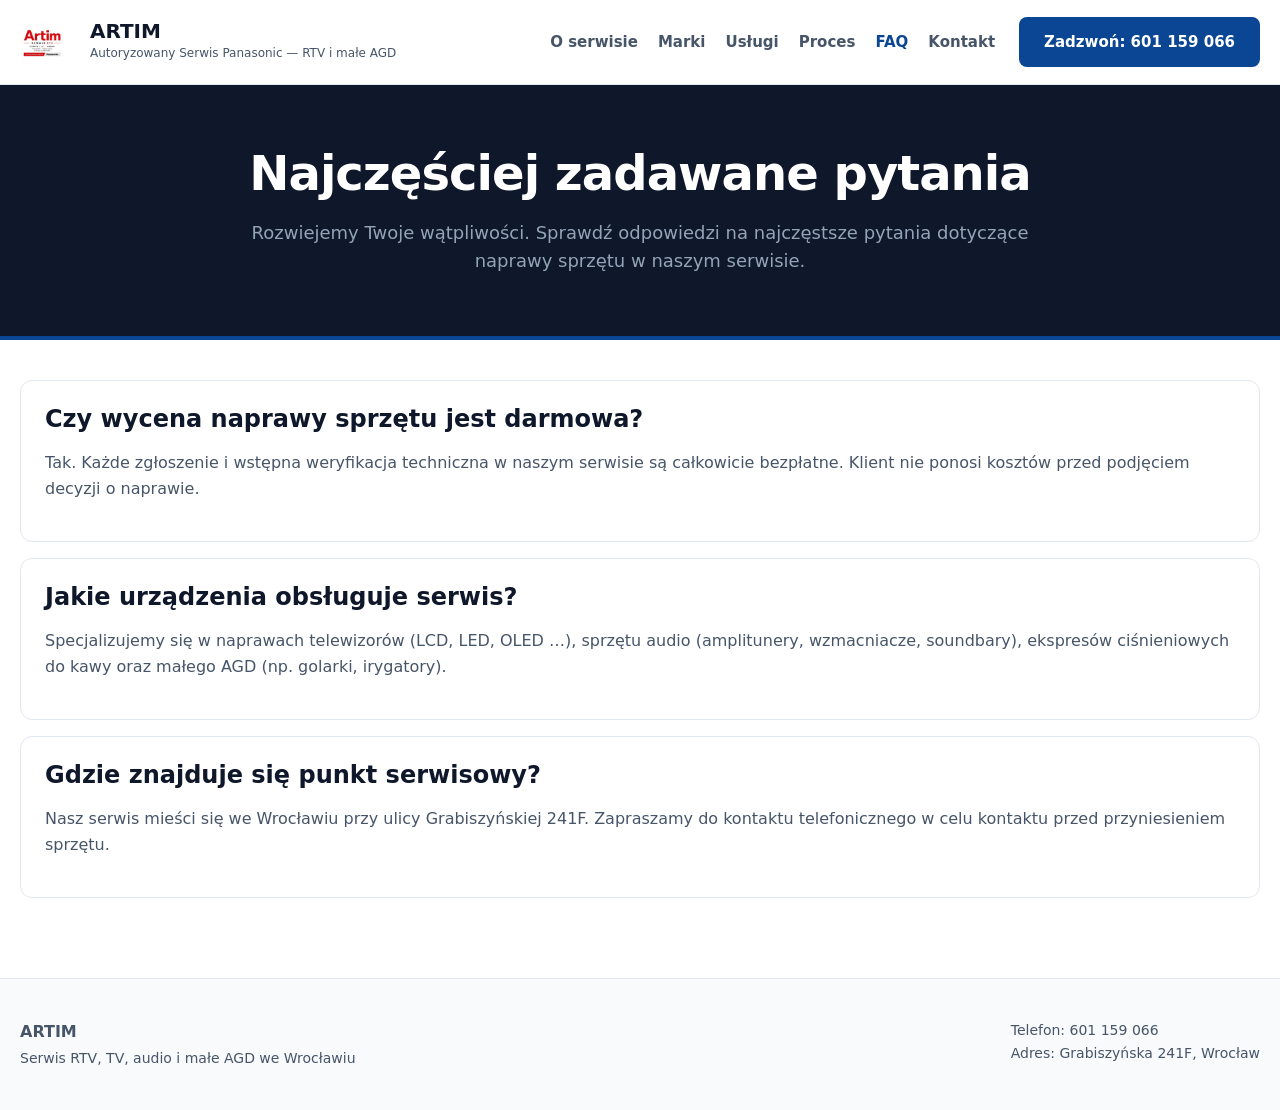
==== commit 4ee22ebc: "Update faq.html" ====
--- a/faq.html
+++ b/faq.html
@@ -10,7 +10,7 @@
 <body>
   <header class="topbar">
     <div class="container topbar-inner">
-      <a href="index.html" class="brand"><img src="logo.jpg" alt="Artim Logo" style="height: 44px; width: auto; object-fit: contain; border-radius: 4px; margin-right: 12px;"><div class="brand-copy"><div class="brand-title">ARTIM</div><div class="brand-sub">Autoryzowany Serwis Panasonic — RTV, TV, audio i małe AGD</div></div></a>
+      <a href="index.html" class="brand"><img src="logo.jpg" alt="Artim Logo" style="height: 44px; width: auto; object-fit: contain; border-radius: 4px; margin-right: 12px;"><div class="brand-copy"><div class="brand-title">ARTIM</div><div class="brand-sub">Autoryzowany Serwis Panasonic — RTV i małe AGD</div></div></a>
       <nav class="nav">
         <div class="nav-links">
           <a href="o-serwisie.html">O serwisie</a>
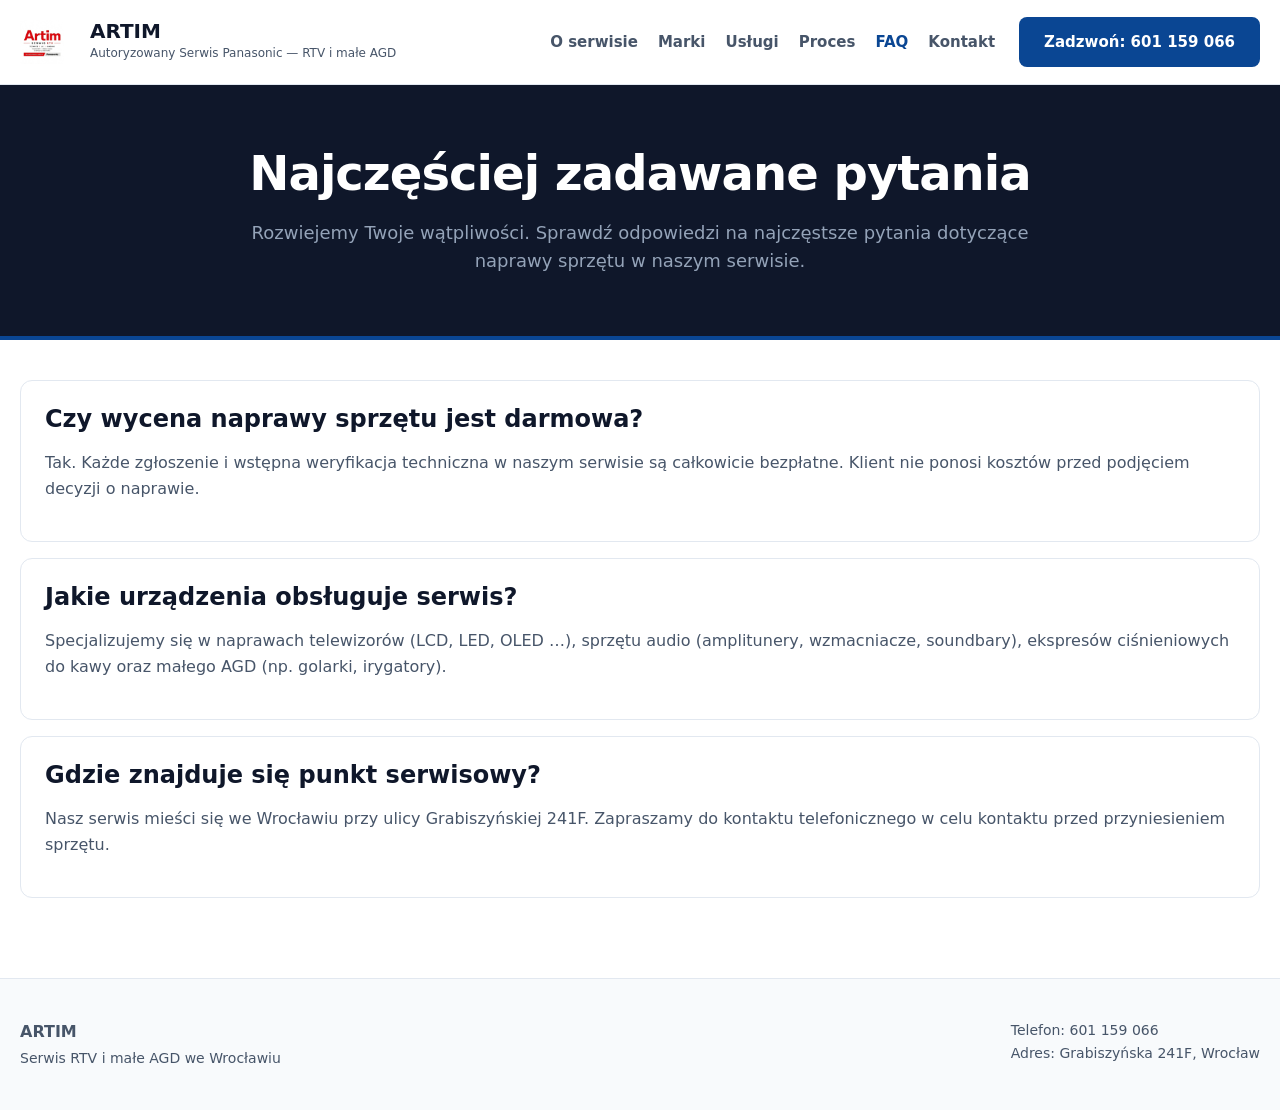
==== commit a866191a: "Update faq.html" ====
--- a/faq.html
+++ b/faq.html
@@ -53,7 +53,7 @@
 
   <footer class="footer">
     <div class="container footer-inner">
-      <div><strong>ARTIM</strong><br><span class="small">Serwis RTV, TV, audio i małe AGD we Wrocławiu</span></div>
+      <div><strong>ARTIM</strong><br><span class="small">Serwis RTV i małe AGD we Wrocławiu</span></div>
       <div class="small">
         <div>Telefon: <a href="tel:+48601159066">601 159 066</a></div>
         <div>Adres: Grabiszyńska 241F, Wrocław</div>
